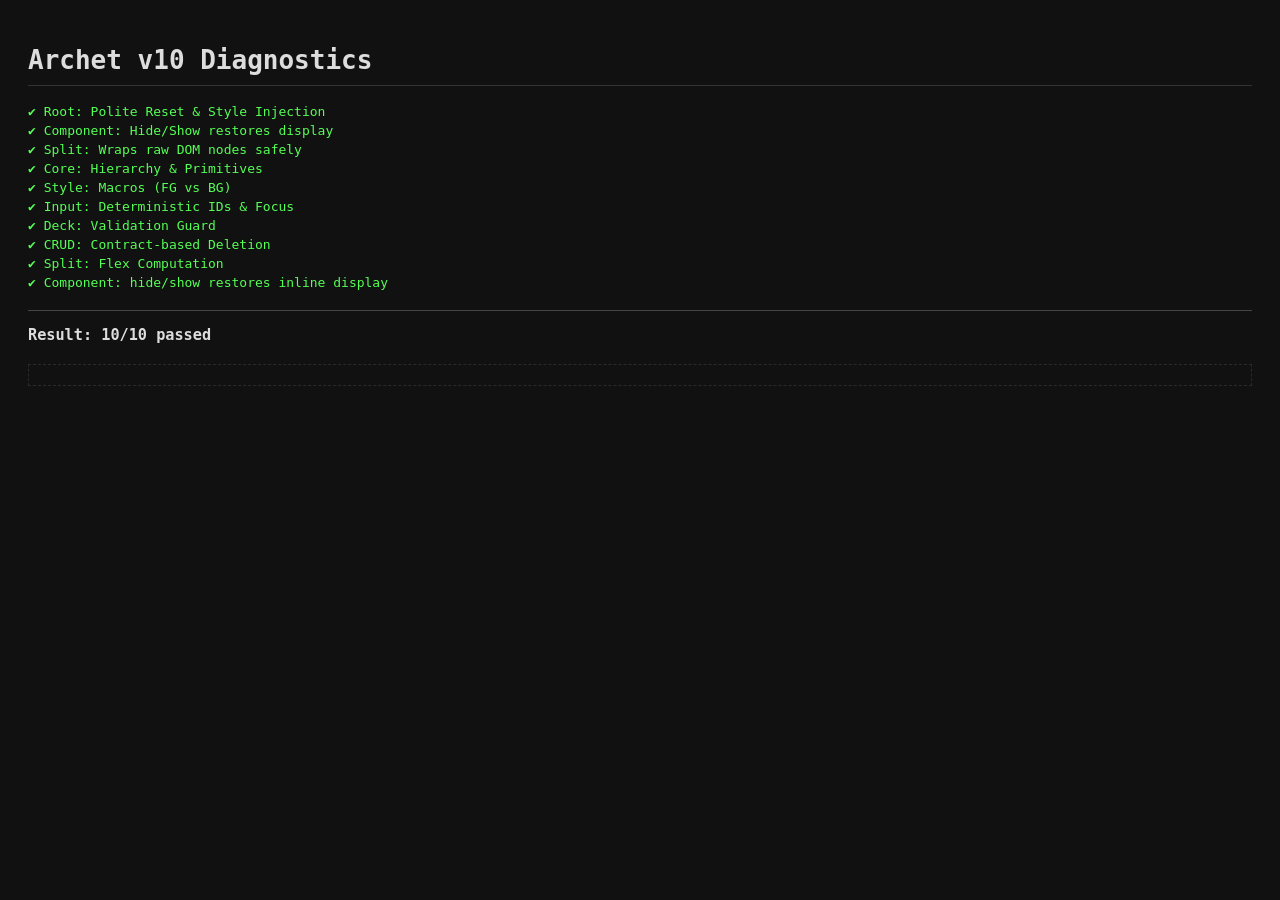
==== test.html @ bcc442b9 "Initial commit" ====
<!DOCTYPE html>
<html lang="en">
<head>
    <meta charset="UTF-8">
    <title>Archet v10 Test Suite</title>
    <style>
        /* Test Runner UI */
        body { font-family: monospace; background: #111; color: #ddd; padding: 20px; margin: 8px; }
        h1 { border-bottom: 1px solid #333; padding-bottom: 10px; }
        
        .pass { color: #5f5; margin: 4px 0; }
        .fail { color: #f55; margin: 4px 0; font-weight: bold; background: rgba(255,0,0,0.1); padding: 5px; }
        .error-trace { color: #f88; margin-left: 20px; font-size: 0.9em; white-space: pre-wrap; }
        
        #stage { border: 1px dashed #444; padding: 10px; margin-top: 20px; opacity: 0.5; }
        #scratch { display: none; } 
    </style>
</head>
<body>

<h1>Archet v10 Diagnostics</h1>
<div id="report"></div>
<div id="stage"></div>
<div id="scratch"></div>

<script type="module">
    import { Root, Box, Button, Input, Crud, Deck, Split, Component } from './archet.js';

    // --- 1. THE HARNESS ---
    const report = document.getElementById('report');
    const stage = document.getElementById('stage');
    const scratch = document.getElementById('scratch');
    
    const testQueue = [];
    function test(name, fn) { testQueue.push({ name, fn }); }

    function fmt(v) {
        if (v instanceof Element) {
            let s = `<${v.tagName.toLowerCase()}`;
            if (v.id) s += `#${v.id}`;
            if (v.className) s += `.${v.className.replace(/\s+/g, ".")}`;
            return s + ">";
        }
        if (typeof v === "object" && v !== null) {
            try { return JSON.stringify(v); }
            catch (e) { return Object.prototype.toString.call(v); }
        }
        return String(v);
    }

    const expect = (actual) => ({
        toBe: (expected) => {
            if (actual !== expected) throw new Error(`Expected ${fmt(expected)}, got ${fmt(actual)}`);
        },
        toBeTruthy: () => {
            if (!actual) throw new Error(`Expected truthy, got ${fmt(actual)}`);
        },
        toMatch: (regex) => {
             if (!(regex instanceof RegExp)) throw new Error("toMatch() expects a RegExp");
             if (!regex.test(String(actual))) throw new Error(`Expected "${actual}" to match ${regex}`);
        },
        toThrow: (errorFragment) => {
            if (typeof actual !== "function") throw new Error("toThrow() expects a function.");
            try { actual(); } 
            catch (e) {
                if (!e.message.includes(errorFragment)) throw new Error(`Expected error containing "${errorFragment}", got "${e.message}"`);
                return;
            }
            throw new Error(`Expected function to throw "${errorFragment}", but it succeeded.`);
        },
        toHaveBg: (expectedHex) => {
            const expectedRGB = normalizeColor(expectedHex, "backgroundColor");
            const actualRGB = getComputedStyle(actual).backgroundColor;
            if (actualRGB !== expectedRGB) throw new Error(`Expected BG ${expectedRGB} (${expectedHex}), got ${actualRGB}`);
        },
        toHaveFg: (expectedHex) => {
            const expectedRGB = normalizeColor(expectedHex, "color");
            const actualRGB = getComputedStyle(actual).color;
            if (actualRGB !== expectedRGB) throw new Error(`Expected FG ${expectedRGB} (${expectedHex}), got ${actualRGB}`);
        }
    });

    function normalizeColor(hex, prop) {
        const d = document.createElement("div");
        d.style[prop] = hex;
        scratch.appendChild(d);
        const rgb = getComputedStyle(d)[prop];
        d.remove();
        return rgb;
    }

    async function runTests() {
        let passed = 0;
        for (const t of testQueue) {
            stage.innerHTML = "";
            scratch.innerHTML = "";
            try {
                await t.fn();
                log(t.name, true);
                passed++;
            } catch (e) {
                console.error(e);
                log(t.name, false, e);
            }
        }
        
        const summary = document.createElement('div');
        summary.style.marginTop = "20px";
        summary.style.borderTop = "1px solid #444";
        summary.innerHTML = `<h3>Result: ${passed}/${testQueue.length} passed</h3>`;
        report.appendChild(summary);
    }

    function log(name, success, err) {
        const div = document.createElement("div");
        div.className = success ? "pass" : "fail";
        if (success) {
            div.textContent = `✔ ${name}`;
        } else {
            const msg = document.createTextNode(`✘ ${name}`);
            const trace = document.createElement("div");
            trace.className = "error-trace";
            trace.textContent = `${err.message}\n${err.stack}`;
            div.appendChild(msg);
            div.appendChild(trace);
        }
        report.appendChild(div);
    }

    // --- 2. THE TESTS ---

    test("Root: Polite Reset & Style Injection", () => {
        // 1. Mount to stage (should NOT touch body margin)
        const initialMargin = getComputedStyle(document.body).margin;
        const root = new Root("stage");
        const finalMargin = getComputedStyle(document.body).margin;
        
        expect(finalMargin).toBe(initialMargin);

        // 2. Check Style Injection
        const styleTag = document.getElementById("archet-styles");
        expect(styleTag).toBeTruthy();
        
        // 3. Ensure we don't duplicate it
        new Root("stage"); // Second instance
        expect(document.querySelectorAll("#archet-styles").length).toBe(1);
    });

    test("Component: Hide/Show restores display", () => {
        const b = new Box().css({ display: "grid" });
        stage.appendChild(b.dom);
        
        // It starts as grid
        expect(b.dom.style.display).toBe("grid");
        
        // Hide it
        b.hide();
        expect(b.dom.style.display).toBe("none");
        
        // Show it (should restore grid, not default to flex/block)
        b.show();
        expect(b.dom.style.display).toBe("grid");
    });

    test("Split: Wraps raw DOM nodes safely", () => {
        const split = new Split(50, 50);
        const raw = document.createElement("div");
        raw.textContent = "Raw";
        
        split.add(raw, "Right");
        stage.appendChild(split.dom);
        
        // 1. Should have 2 children (Wrapped Raw + Text "Right")
        expect(split.dom.children.length).toBe(2);
        
        // 2. The first child should be a wrapper DIV (flex column)
        const wrapper = split.dom.children[0];
        expect(wrapper.tagName).toBe("DIV");
        expect(wrapper.style.flexDirection).toBe("column");
        
        // 3. The wrapper should contain our raw node
        expect(wrapper.firstElementChild).toBe(raw);
    });

    test("Core: Hierarchy & Primitives", () => {
        const box = new Box();
        box.add(new Button("A"), document.createElement("span"), "Text");
        box.add(null, undefined); 
        stage.appendChild(box.dom);
        expect(box.dom.children.length).toBe(3);
    });

    test("Style: Macros (FG vs BG)", () => {
        const btn = new Button("Red").bg("#ff0000").fg("#00ff00");
        stage.appendChild(btn.dom); 
        expect(btn.dom).toHaveBg("#ff0000"); 
        expect(btn.dom).toHaveFg("#00ff00");
    });

    test("Input: Deterministic IDs & Focus", () => {
        Input.uid = 0; 
        const inp = new Input("A", 1, "Label A");
        stage.appendChild(inp.dom);
        
        expect(inp.input.dom.id).toMatch(/^inp-\d+$/);
        expect(inp.input.dom.id).toBe("inp-0");

        const label = inp.dom.querySelector("label");
        label.dispatchEvent(new MouseEvent("click", { bubbles: true, cancelable: true }));
        expect(document.activeElement).toBe(inp.input.dom);
    });

    test("Deck: Validation Guard", () => {
        const deck = new Deck();
        deck.add(new Box()); 
        expect(deck.items.length).toBe(1);
        expect(() => deck.add(document.createElement("div"))).toThrow("Only Archet Components");
    });

    test("CRUD: Contract-based Deletion", () => {
        const crud = new Crud("Users", ["Name"]);
        crud.onError = () => {}; 
        stage.appendChild(crud.dom);

        crud.inputs["Name"].val = "Alice";
        crud.addItem();
        expect(crud.data.length).toBe(1);
        
        const deleteBtn = crud.list.dom.querySelector('[data-role="delete"]');
        expect(deleteBtn).toBeTruthy();
        
        deleteBtn.click();
        expect(crud.data.length).toBe(0);
    });

    test("Split: Flex Computation", () => {
        const split = new Split(50, 50);
        split.add("Left", "Right"); 
        stage.appendChild(split.dom);
        const left = split.dom.children[0];
        expect(Number(getComputedStyle(left).flexGrow)).toBe(50);
        expect(left.textContent).toBe("Left");
    });

    test("Component: hide/show restores inline display", () => {
      const b = new Box().css({ display: "grid" });
      stage.appendChild(b.dom);
      b.hide(); b.show();
      expect(b.dom.style.display).toBe("grid");
    });


    // --- 3. EXECUTE ---
    runTests();

</script>
</body>
</html>
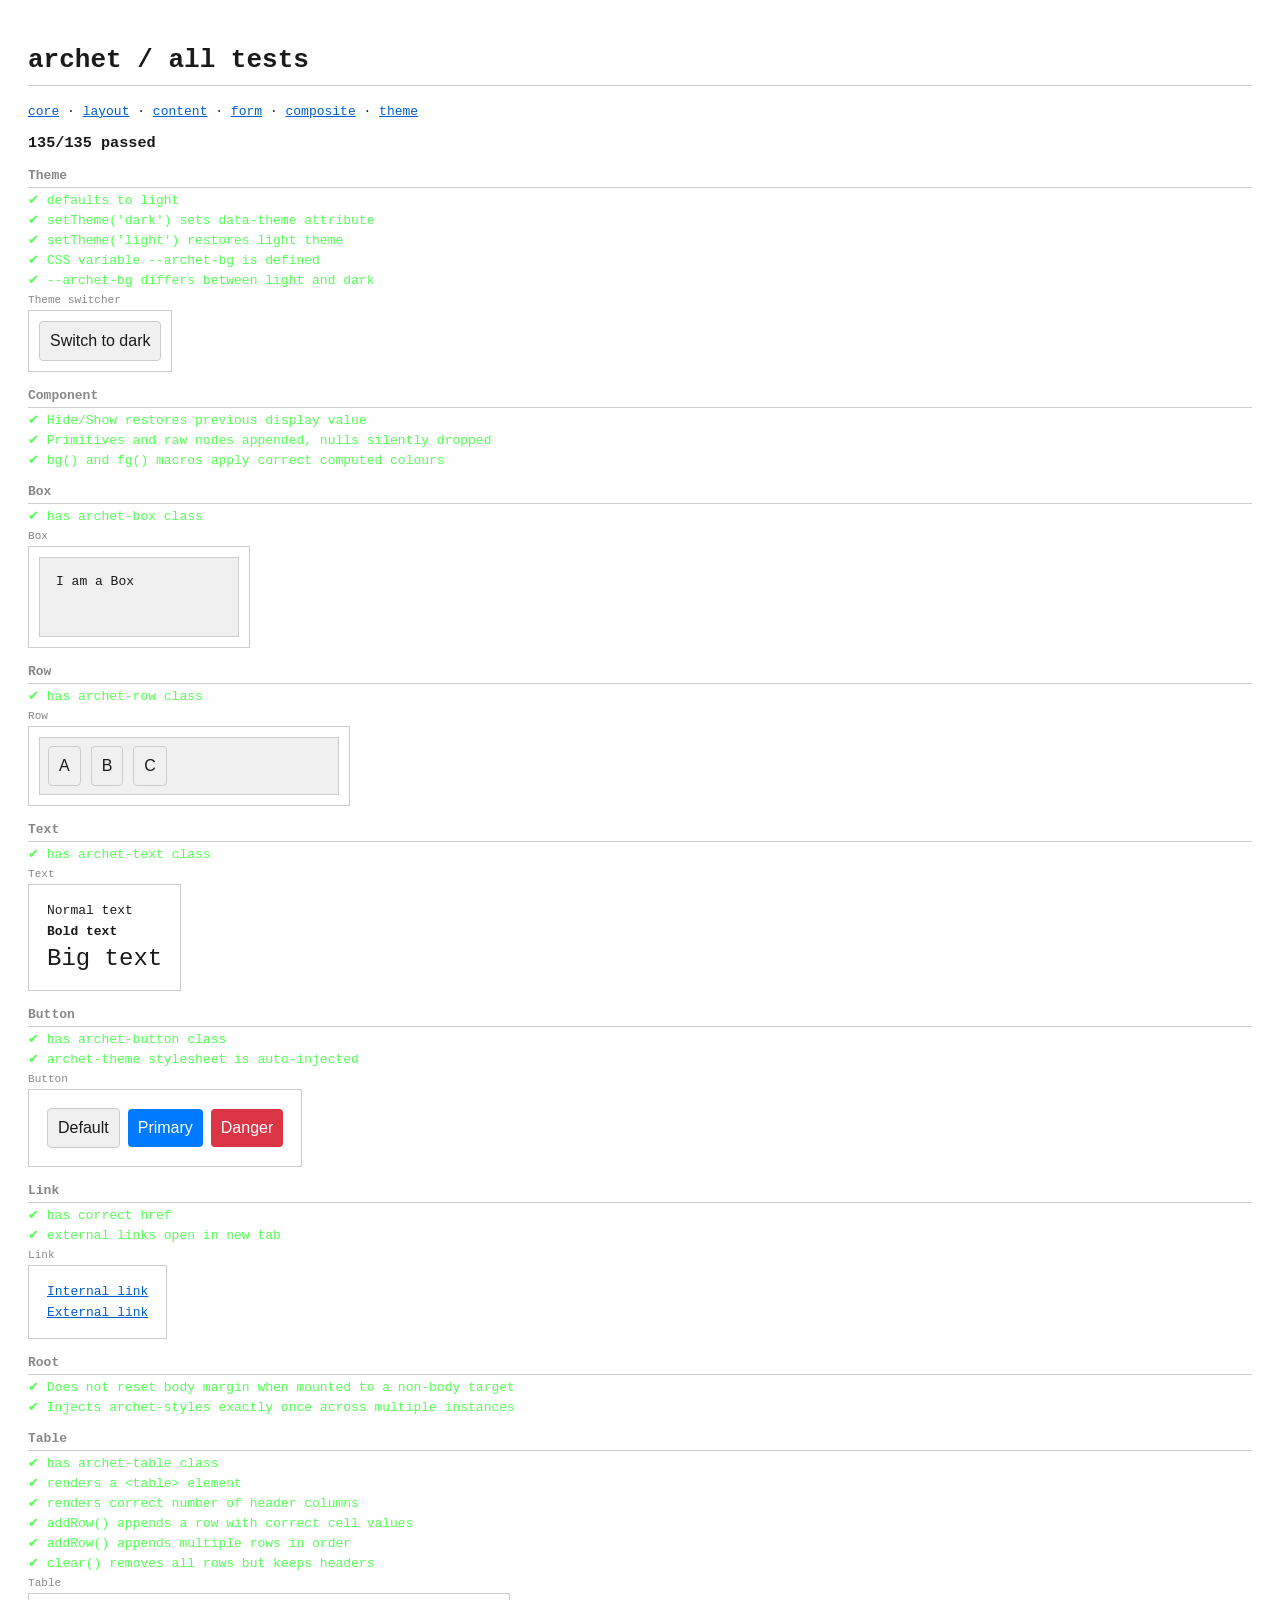
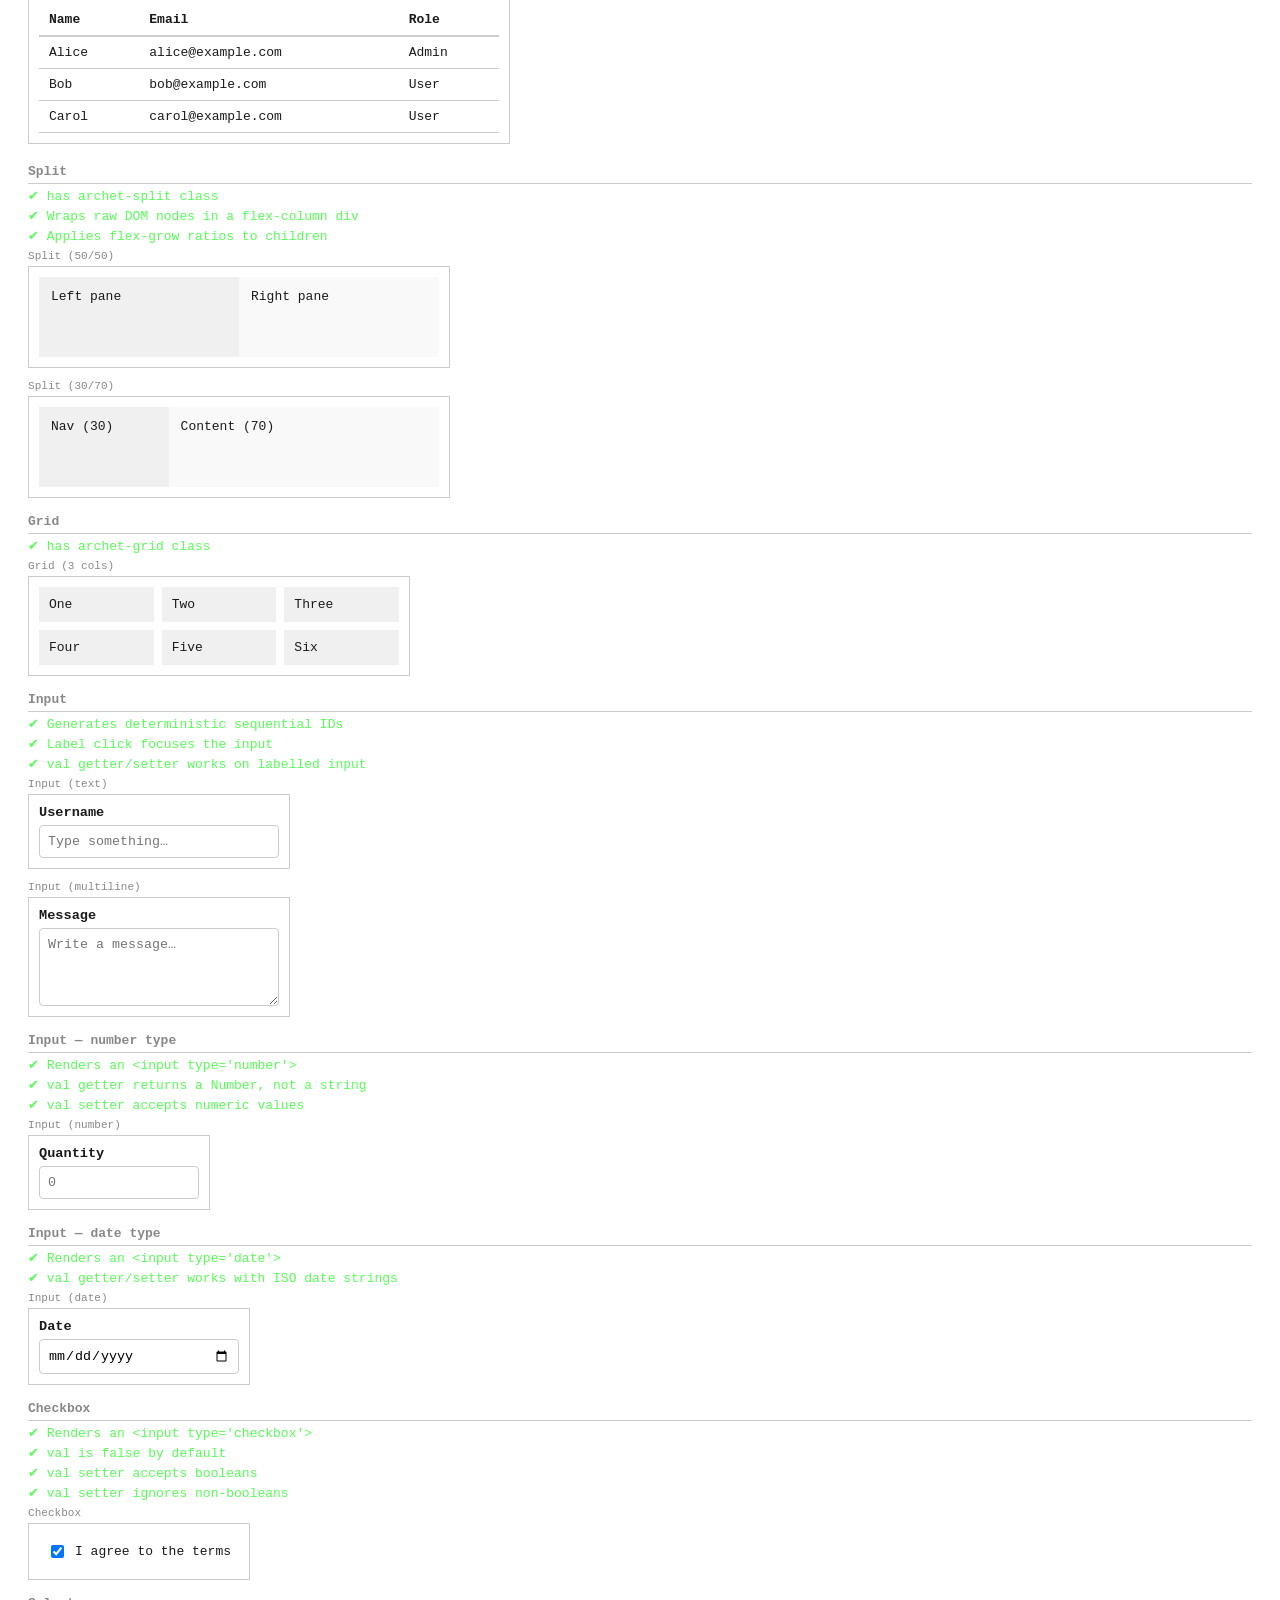
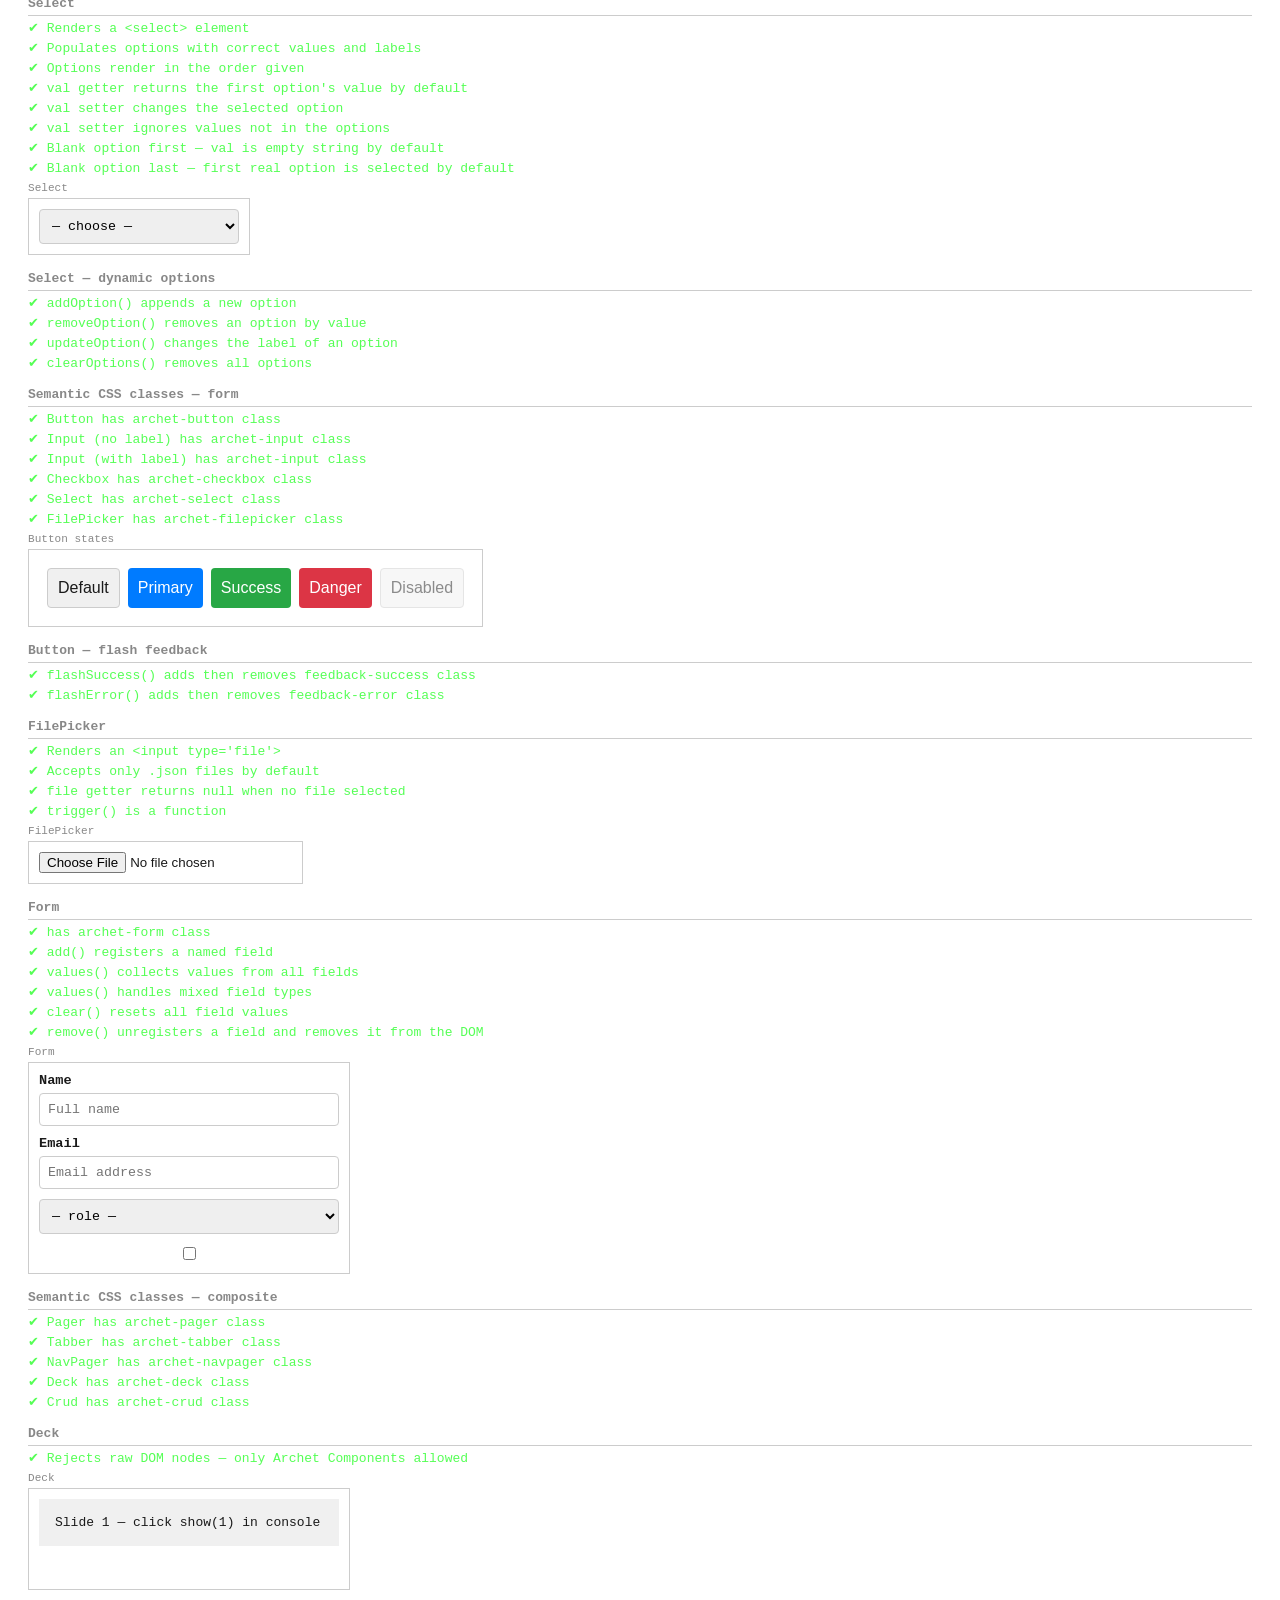
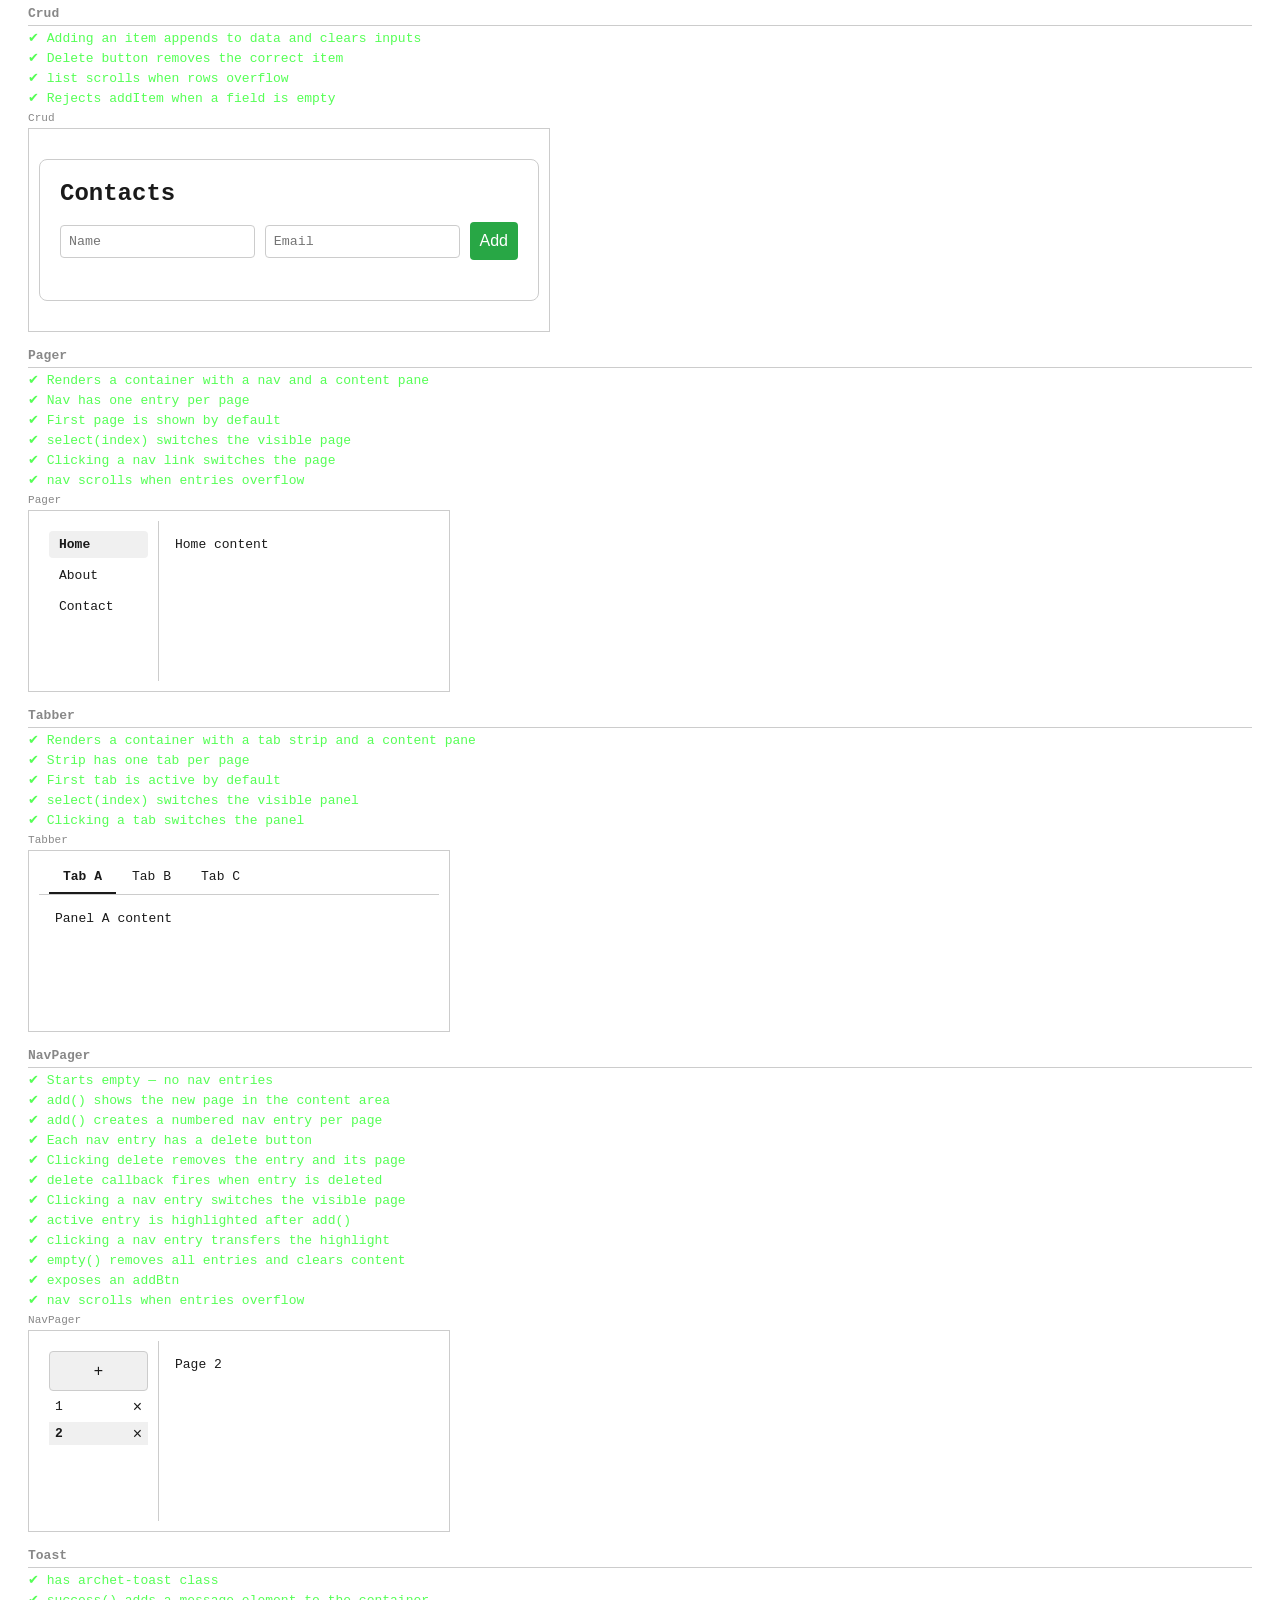
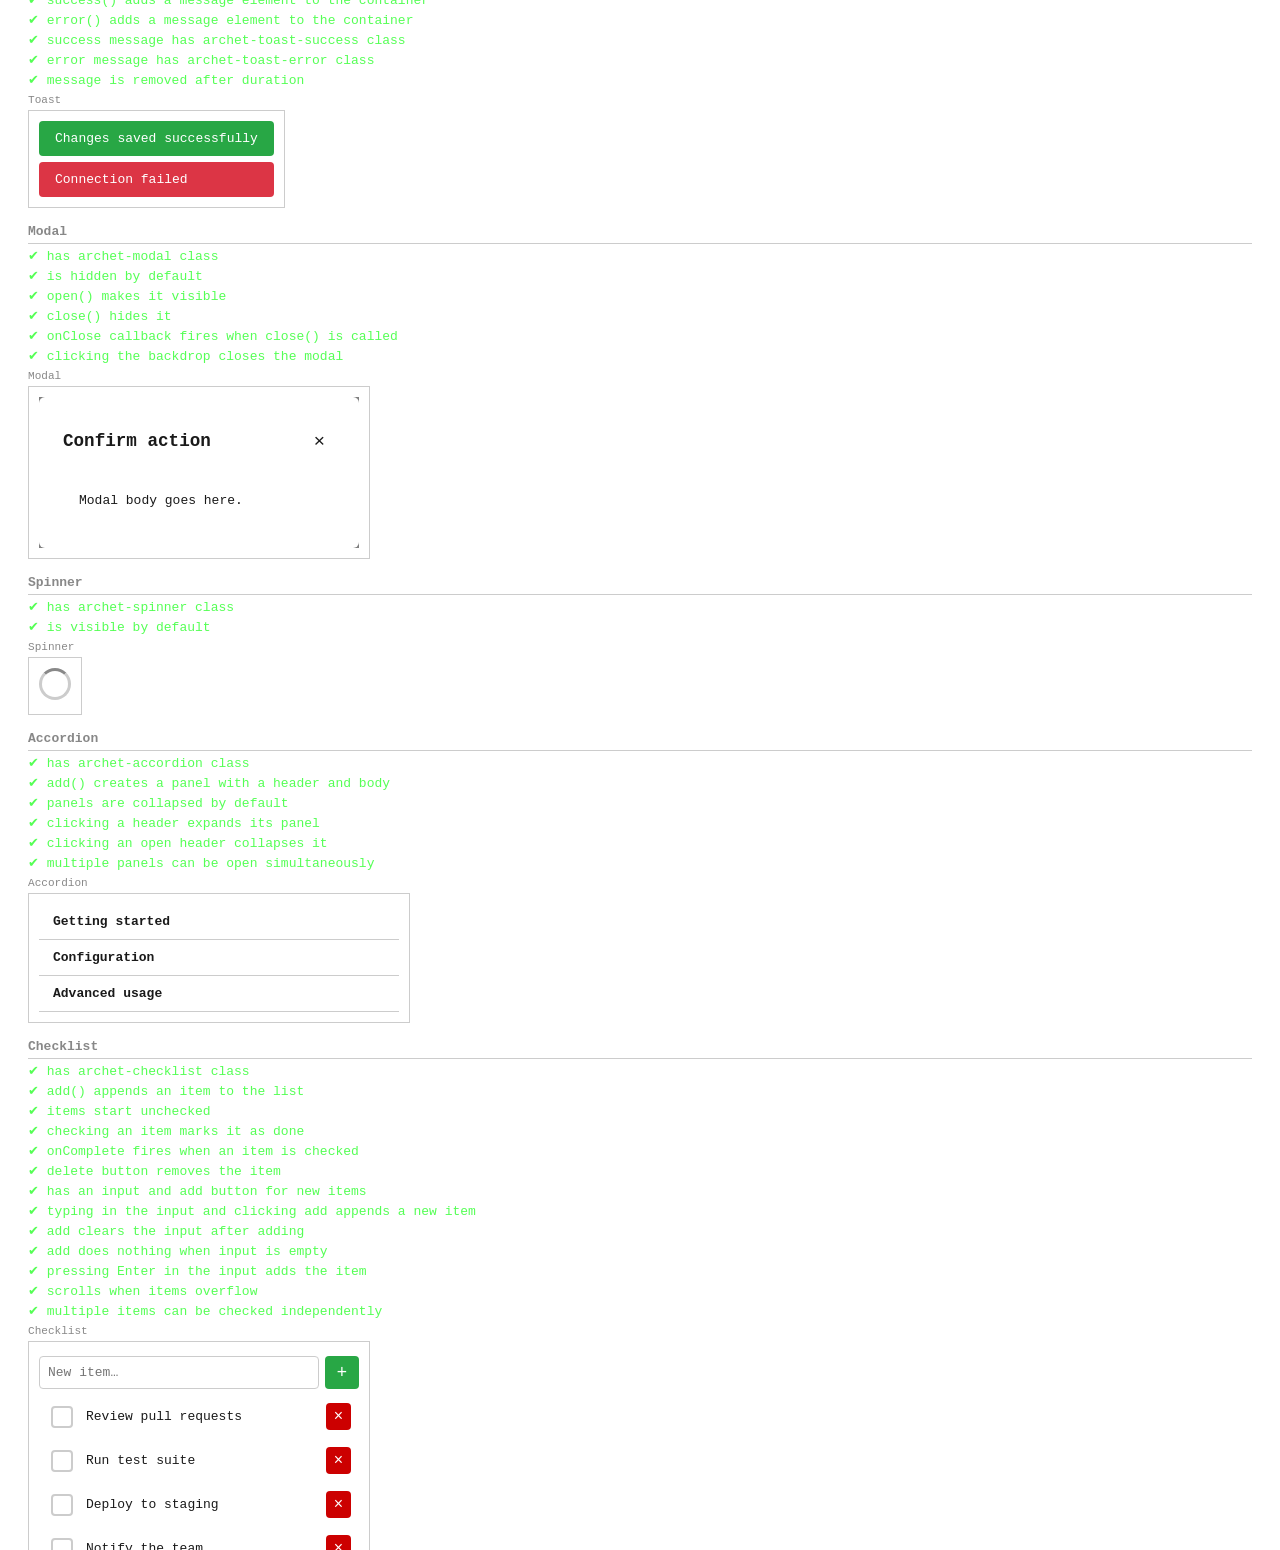
==== commit 0a2be9ff: "Rollback on testing harness by using a custom one" ====
--- a/test.html
+++ b/test.html
@@ -1,258 +1,25 @@
 <!DOCTYPE html>
 <html lang="en">
 <head>
-    <meta charset="UTF-8">
-    <title>Archet v10 Test Suite</title>
-    <style>
-        /* Test Runner UI */
-        body { font-family: monospace; background: #111; color: #ddd; padding: 20px; margin: 8px; }
-        h1 { border-bottom: 1px solid #333; padding-bottom: 10px; }
-        
-        .pass { color: #5f5; margin: 4px 0; }
-        .fail { color: #f55; margin: 4px 0; font-weight: bold; background: rgba(255,0,0,0.1); padding: 5px; }
-        .error-trace { color: #f88; margin-left: 20px; font-size: 0.9em; white-space: pre-wrap; }
-        
-        #stage { border: 1px dashed #444; padding: 10px; margin-top: 20px; opacity: 0.5; }
-        #scratch { display: none; } 
-    </style>
+  <meta charset="UTF-8">
+  <title>archet / all tests</title>
+  <link rel="stylesheet" href="./test/test.css">
 </head>
 <body>
-
-<h1>Archet v10 Diagnostics</h1>
-<div id="report"></div>
-<div id="stage"></div>
-<div id="scratch"></div>
-
-<script type="module">
-    import { Root, Box, Button, Input, Crud, Deck, Split, Component } from './archet.js';
-
-    // --- 1. THE HARNESS ---
-    const report = document.getElementById('report');
-    const stage = document.getElementById('stage');
-    const scratch = document.getElementById('scratch');
-    
-    const testQueue = [];
-    function test(name, fn) { testQueue.push({ name, fn }); }
-
-    function fmt(v) {
-        if (v instanceof Element) {
-            let s = `<${v.tagName.toLowerCase()}`;
-            if (v.id) s += `#${v.id}`;
-            if (v.className) s += `.${v.className.replace(/\s+/g, ".")}`;
-            return s + ">";
-        }
-        if (typeof v === "object" && v !== null) {
-            try { return JSON.stringify(v); }
-            catch (e) { return Object.prototype.toString.call(v); }
-        }
-        return String(v);
-    }
-
-    const expect = (actual) => ({
-        toBe: (expected) => {
-            if (actual !== expected) throw new Error(`Expected ${fmt(expected)}, got ${fmt(actual)}`);
-        },
-        toBeTruthy: () => {
-            if (!actual) throw new Error(`Expected truthy, got ${fmt(actual)}`);
-        },
-        toMatch: (regex) => {
-             if (!(regex instanceof RegExp)) throw new Error("toMatch() expects a RegExp");
-             if (!regex.test(String(actual))) throw new Error(`Expected "${actual}" to match ${regex}`);
-        },
-        toThrow: (errorFragment) => {
-            if (typeof actual !== "function") throw new Error("toThrow() expects a function.");
-            try { actual(); } 
-            catch (e) {
-                if (!e.message.includes(errorFragment)) throw new Error(`Expected error containing "${errorFragment}", got "${e.message}"`);
-                return;
-            }
-            throw new Error(`Expected function to throw "${errorFragment}", but it succeeded.`);
-        },
-        toHaveBg: (expectedHex) => {
-            const expectedRGB = normalizeColor(expectedHex, "backgroundColor");
-            const actualRGB = getComputedStyle(actual).backgroundColor;
-            if (actualRGB !== expectedRGB) throw new Error(`Expected BG ${expectedRGB} (${expectedHex}), got ${actualRGB}`);
-        },
-        toHaveFg: (expectedHex) => {
-            const expectedRGB = normalizeColor(expectedHex, "color");
-            const actualRGB = getComputedStyle(actual).color;
-            if (actualRGB !== expectedRGB) throw new Error(`Expected FG ${expectedRGB} (${expectedHex}), got ${actualRGB}`);
-        }
-    });
-
-    function normalizeColor(hex, prop) {
-        const d = document.createElement("div");
-        d.style[prop] = hex;
-        scratch.appendChild(d);
-        const rgb = getComputedStyle(d)[prop];
-        d.remove();
-        return rgb;
-    }
-
-    async function runTests() {
-        let passed = 0;
-        for (const t of testQueue) {
-            stage.innerHTML = "";
-            scratch.innerHTML = "";
-            try {
-                await t.fn();
-                log(t.name, true);
-                passed++;
-            } catch (e) {
-                console.error(e);
-                log(t.name, false, e);
-            }
-        }
-        
-        const summary = document.createElement('div');
-        summary.style.marginTop = "20px";
-        summary.style.borderTop = "1px solid #444";
-        summary.innerHTML = `<h3>Result: ${passed}/${testQueue.length} passed</h3>`;
-        report.appendChild(summary);
-    }
-
-    function log(name, success, err) {
-        const div = document.createElement("div");
-        div.className = success ? "pass" : "fail";
-        if (success) {
-            div.textContent = `✔ ${name}`;
-        } else {
-            const msg = document.createTextNode(`✘ ${name}`);
-            const trace = document.createElement("div");
-            trace.className = "error-trace";
-            trace.textContent = `${err.message}\n${err.stack}`;
-            div.appendChild(msg);
-            div.appendChild(trace);
-        }
-        report.appendChild(div);
-    }
-
-    // --- 2. THE TESTS ---
-
-    test("Root: Polite Reset & Style Injection", () => {
-        // 1. Mount to stage (should NOT touch body margin)
-        const initialMargin = getComputedStyle(document.body).margin;
-        const root = new Root("stage");
-        const finalMargin = getComputedStyle(document.body).margin;
-        
-        expect(finalMargin).toBe(initialMargin);
-
-        // 2. Check Style Injection
-        const styleTag = document.getElementById("archet-styles");
-        expect(styleTag).toBeTruthy();
-        
-        // 3. Ensure we don't duplicate it
-        new Root("stage"); // Second instance
-        expect(document.querySelectorAll("#archet-styles").length).toBe(1);
-    });
-
-    test("Component: Hide/Show restores display", () => {
-        const b = new Box().css({ display: "grid" });
-        stage.appendChild(b.dom);
-        
-        // It starts as grid
-        expect(b.dom.style.display).toBe("grid");
-        
-        // Hide it
-        b.hide();
-        expect(b.dom.style.display).toBe("none");
-        
-        // Show it (should restore grid, not default to flex/block)
-        b.show();
-        expect(b.dom.style.display).toBe("grid");
-    });
-
-    test("Split: Wraps raw DOM nodes safely", () => {
-        const split = new Split(50, 50);
-        const raw = document.createElement("div");
-        raw.textContent = "Raw";
-        
-        split.add(raw, "Right");
-        stage.appendChild(split.dom);
-        
-        // 1. Should have 2 children (Wrapped Raw + Text "Right")
-        expect(split.dom.children.length).toBe(2);
-        
-        // 2. The first child should be a wrapper DIV (flex column)
-        const wrapper = split.dom.children[0];
-        expect(wrapper.tagName).toBe("DIV");
-        expect(wrapper.style.flexDirection).toBe("column");
-        
-        // 3. The wrapper should contain our raw node
-        expect(wrapper.firstElementChild).toBe(raw);
-    });
-
-    test("Core: Hierarchy & Primitives", () => {
-        const box = new Box();
-        box.add(new Button("A"), document.createElement("span"), "Text");
-        box.add(null, undefined); 
-        stage.appendChild(box.dom);
-        expect(box.dom.children.length).toBe(3);
-    });
-
-    test("Style: Macros (FG vs BG)", () => {
-        const btn = new Button("Red").bg("#ff0000").fg("#00ff00");
-        stage.appendChild(btn.dom); 
-        expect(btn.dom).toHaveBg("#ff0000"); 
-        expect(btn.dom).toHaveFg("#00ff00");
-    });
-
-    test("Input: Deterministic IDs & Focus", () => {
-        Input.uid = 0; 
-        const inp = new Input("A", 1, "Label A");
-        stage.appendChild(inp.dom);
-        
-        expect(inp.input.dom.id).toMatch(/^inp-\d+$/);
-        expect(inp.input.dom.id).toBe("inp-0");
-
-        const label = inp.dom.querySelector("label");
-        label.dispatchEvent(new MouseEvent("click", { bubbles: true, cancelable: true }));
-        expect(document.activeElement).toBe(inp.input.dom);
-    });
-
-    test("Deck: Validation Guard", () => {
-        const deck = new Deck();
-        deck.add(new Box()); 
-        expect(deck.items.length).toBe(1);
-        expect(() => deck.add(document.createElement("div"))).toThrow("Only Archet Components");
-    });
-
-    test("CRUD: Contract-based Deletion", () => {
-        const crud = new Crud("Users", ["Name"]);
-        crud.onError = () => {}; 
-        stage.appendChild(crud.dom);
-
-        crud.inputs["Name"].val = "Alice";
-        crud.addItem();
-        expect(crud.data.length).toBe(1);
-        
-        const deleteBtn = crud.list.dom.querySelector('[data-role="delete"]');
-        expect(deleteBtn).toBeTruthy();
-        
-        deleteBtn.click();
-        expect(crud.data.length).toBe(0);
-    });
-
-    test("Split: Flex Computation", () => {
-        const split = new Split(50, 50);
-        split.add("Left", "Right"); 
-        stage.appendChild(split.dom);
-        const left = split.dom.children[0];
-        expect(Number(getComputedStyle(left).flexGrow)).toBe(50);
-        expect(left.textContent).toBe("Left");
-    });
-
-    test("Component: hide/show restores inline display", () => {
-      const b = new Box().css({ display: "grid" });
-      stage.appendChild(b.dom);
-      b.hide(); b.show();
-      expect(b.dom.style.display).toBe("grid");
-    });
-
-
-    // --- 3. EXECUTE ---
+  <h1>archet / all tests</h1>
+  <p><a href="test/core.test.html">core</a> · <a href="test/layout.test.html">layout</a> · <a href="test/content.test.html">content</a> · <a href="test/form.test.html">form</a> · <a href="test/composite.test.html">composite</a> · <a href="test/theme.test.html">theme</a></p>
+  <div id="report"></div>
+  <div id="stage"></div>
+  <div id="scratch"></div>
+  <script type="module">
+    import { runTests } from './test.js';
+    import './test/core.tests.js';
+    import './test/layout.tests.js';
+    import './test/content.tests.js';
+    import './test/form.tests.js';
+    import './test/composite.tests.js';
+    import './test/theme.tests.js';
     runTests();
-
-</script>
+  </script>
 </body>
 </html>
--- a/test/test.css
+++ b/test/test.css
@@ -0,0 +1,13 @@
+body        { font-family: monospace; background: var(--archet-bg, #111); color: var(--archet-fg, #ddd); padding: 20px; margin: 8px; }
+a           { color: var(--archet-link, #4da6ff); }
+h1          { border-bottom: 1px solid var(--archet-border, #555); padding-bottom: 10px; }
+#summary    { margin-bottom: 16px; }
+.group      { margin-top: 16px; font-weight: bold; color: var(--archet-muted, #aaa); border-bottom: 1px solid var(--archet-border, #555); padding-bottom: 4px; }
+.pass       { color: #5f5; margin: 4px 0; }
+.fail       { color: #f55; margin: 4px 0; font-weight: bold; background: rgba(255,0,0,0.1); padding: 5px; }
+.error-trace{ color: #f88; margin-left: 20px; font-size: 0.9em; white-space: pre-wrap; }
+#stage        { border: 1px dashed var(--archet-border, #555); padding: 10px; margin-top: 20px; opacity: 0.5; }
+#scratch      { display: none; }
+.visual-card  { margin: 6px 0 12px; }
+.visual-label { color: var(--archet-muted, #888); font-size: 0.85em; margin-bottom: 4px; }
+.visual-mount { padding: 10px; border: 1px solid var(--archet-border, #555); display: inline-block; }
